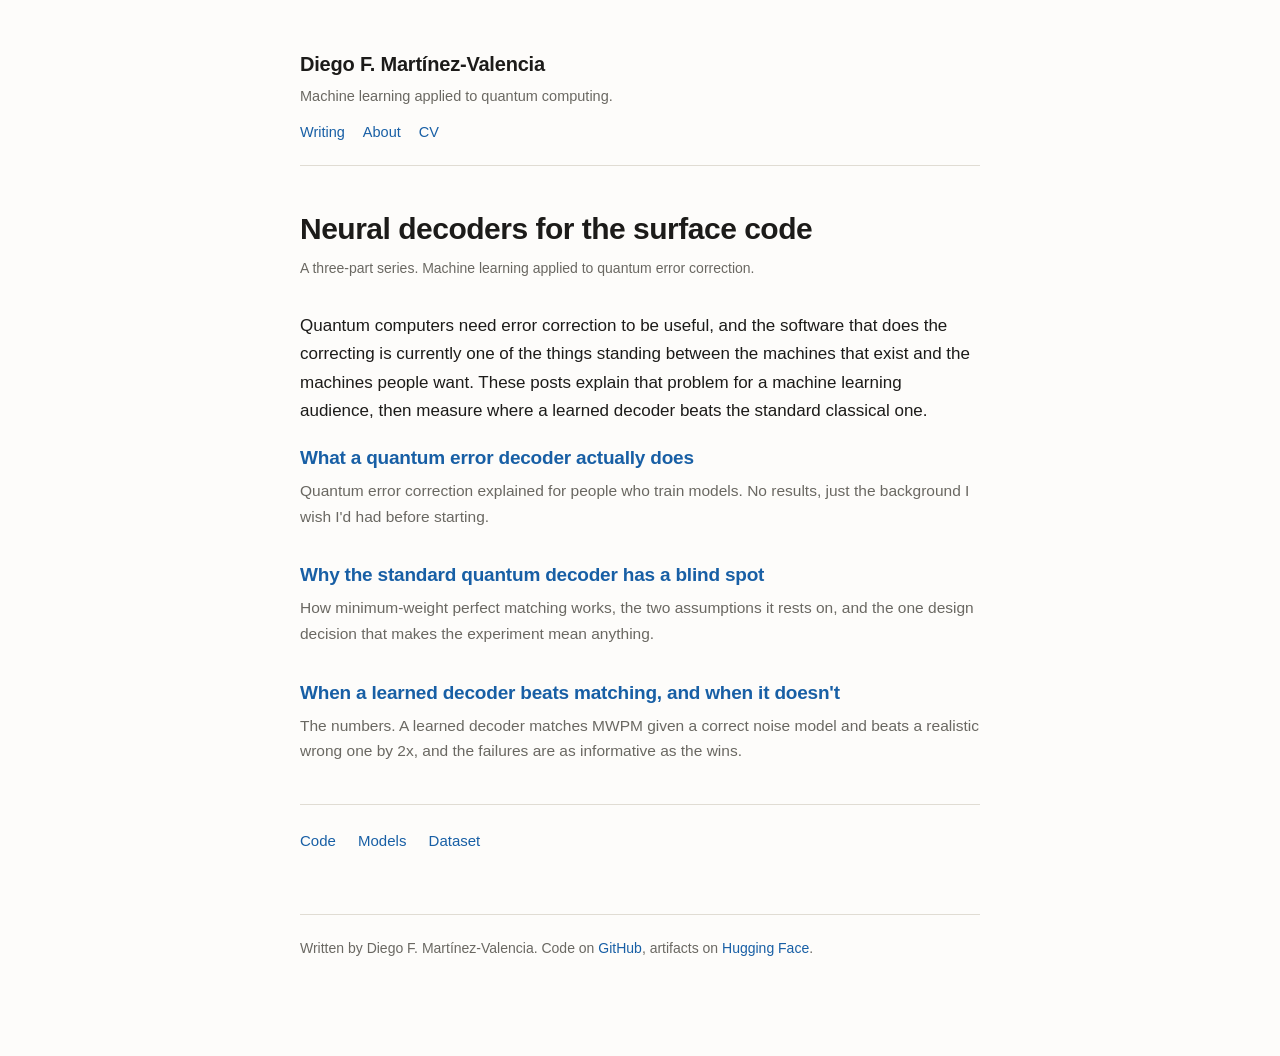
==== index.html @ 8c36b003 "Correct the job title The published CV claimed 'Senior Applied AI Scientist / Consultant, Profession" ====
<!doctype html>
<html lang="en">
<head>
<meta charset="utf-8">
<meta name="viewport" content="width=device-width, initial-scale=1">
<title>Diego F. Martínez-Valencia</title>
<meta name="description" content="Machine learning applied to quantum computing.">
<meta property="og:title" content="Diego F. Martínez-Valencia">
<meta property="og:description" content="Machine learning applied to quantum computing.">
<meta property="og:type" content="article">
<link rel="stylesheet" href="style.css?v=da3baa18">
</head>
<body><div class="wrap">
<header class="site">
  <h1><a href="">Diego F. Martínez-Valencia</a></h1>
  <p>Machine learning applied to quantum computing.</p>
  <nav><a href="">Writing</a><a href="about.html">About</a><a href="cv.html">CV</a></nav>
</header>

<h1 class="title">Neural decoders for the surface code</h1>
<p class="meta">A three-part series. Machine learning applied to quantum error correction.</p>
<p>Quantum computers need error correction to be useful, and the software that does the
correcting is currently one of the things standing between the machines that exist and the
machines people want. These posts explain that problem for a machine learning audience, then
measure where a learned decoder beats the standard classical one.</p>
<ul class="posts"><li><h2><a href="01-what-a-decoder-does.html">What a quantum error decoder actually does</a></h2><p>Quantum error correction explained for people who train models. No results, just the background I wish I'd had before starting.</p></li>
<li><h2><a href="02-matching-blind-spot.html">Why the standard quantum decoder has a blind spot</a></h2><p>How minimum-weight perfect matching works, the two assumptions it rests on, and the one design decision that makes the experiment mean anything.</p></li>
<li><h2><a href="03-results.html">When a learned decoder beats matching, and when it doesn't</a></h2><p>The numbers. A learned decoder matches MWPM given a correct noise model and beats a realistic wrong one by 2x, and the failures are as informative as the wins.</p></li></ul>
<div class="links">
  <a href="https://github.com/Bauxitiego/qec-neural-decoder">Code</a>
  <a href="https://huggingface.co/Bauxitiego/surface-code-neural-decoder">Models</a>
  <a href="https://huggingface.co/datasets/Bauxitiego/surface-code-syndromes">Dataset</a>
</div>

<footer>Written by Diego F. Martínez-Valencia. Code on <a href="https://github.com/Bauxitiego">GitHub</a>, artifacts on <a href="https://huggingface.co/Bauxitiego">Hugging Face</a>.</footer>
</div></body>
</html>
---- style.css ----
:root {
  --ink: #1c1b19; --muted: #6a6862; --rule: #e0dcd3; --bg: #fdfcfa;
  --link: #185FA5; --code-bg: #f2f0ec; --accent: #D85A30;
}
@media (prefers-color-scheme: dark) {
  :root {
    --ink: #e8e6e1; --muted: #9c9891; --rule: #35332e; --bg: #16151300;
    --link: #85B7EB; --code-bg: #24221f; --accent: #F0997B;
  }
  html { background: #161513; }
}
* { box-sizing: border-box; }
html { -webkit-text-size-adjust: 100%; }
body {
  font-family: -apple-system, BlinkMacSystemFont, "Segoe UI", Helvetica, Arial, sans-serif;
  font-size: 17px; line-height: 1.65; color: var(--ink); background: var(--bg);
  margin: 0; padding: 0 20px; -webkit-font-smoothing: antialiased;
}
.wrap { max-width: 680px; margin: 0 auto; padding: 48px 0 96px; }
a { color: var(--link); text-decoration: none; }
a:hover { text-decoration: underline; }
header.site { margin-bottom: 44px; padding-bottom: 20px; border-bottom: 1px solid var(--rule); }
header.site h1 { font-size: 20px; font-weight: 600; margin: 0 0 4px; letter-spacing: -0.2px; }
header.site h1 a { color: var(--ink); }
header.site p { color: var(--muted); font-size: 14.5px; margin: 0 0 12px; }
header.site nav { display: flex; gap: 18px; }
header.site nav a { font-size: 14.5px; }
h1.title { font-size: 30px; font-weight: 600; line-height: 1.25; margin: 0 0 10px; letter-spacing: -0.5px; }
.meta { color: var(--muted); font-size: 14px; margin: 0 0 32px; }
h2 { font-size: 20px; font-weight: 600; margin: 38px 0 12px; letter-spacing: -0.2px; }
h3 { font-size: 17px; font-weight: 600; margin: 28px 0 8px; }
p { margin: 0 0 17px; }
ul, ol { margin: 0 0 17px; padding-left: 22px; }
li { margin-bottom: 7px; }
em { color: var(--muted); }
hr { border: none; border-top: 1px solid var(--rule); margin: 40px 0; }
code {
  font-family: ui-monospace, "SF Mono", Menlo, monospace; font-size: 0.87em;
  background: var(--code-bg); padding: 1px 5px; border-radius: 3px;
}
pre { background: var(--code-bg); padding: 14px 16px; border-radius: 6px; overflow-x: auto; }
pre code { background: none; padding: 0; font-size: 13.5px; }
img { max-width: 100%; height: auto; display: block; margin: 26px auto 10px; border-radius: 4px; }
@media (prefers-color-scheme: dark) { img { opacity: 0.92; } }
.figcap { color: var(--muted); font-size: 14.5px; text-align: center; margin: 0 0 30px; }
table { border-collapse: collapse; width: 100%; margin: 22px 0; font-size: 15px; display: block; overflow-x: auto; }
th { text-align: left; font-weight: 600; padding: 8px 12px; border-bottom: 2px solid var(--ink); white-space: nowrap; }
td { padding: 7px 12px; border-bottom: 1px solid var(--rule); white-space: nowrap; }
td:not(:first-child), th:not(:first-child) { text-align: right; }
.cv td, .cv th { text-align: left !important; white-space: normal; }
.posts { list-style: none; padding: 0; margin: 0; }
.posts li { margin-bottom: 30px; }
.posts h2 { font-size: 19px; margin: 0 0 5px; }
.posts p { color: var(--muted); font-size: 15.5px; margin: 0; }
.links { margin-top: 40px; padding-top: 24px; border-top: 1px solid var(--rule); font-size: 15px; }
.links a { margin-right: 18px; }
footer { margin-top: 60px; padding-top: 22px; border-top: 1px solid var(--rule);
         color: var(--muted); font-size: 14px; }
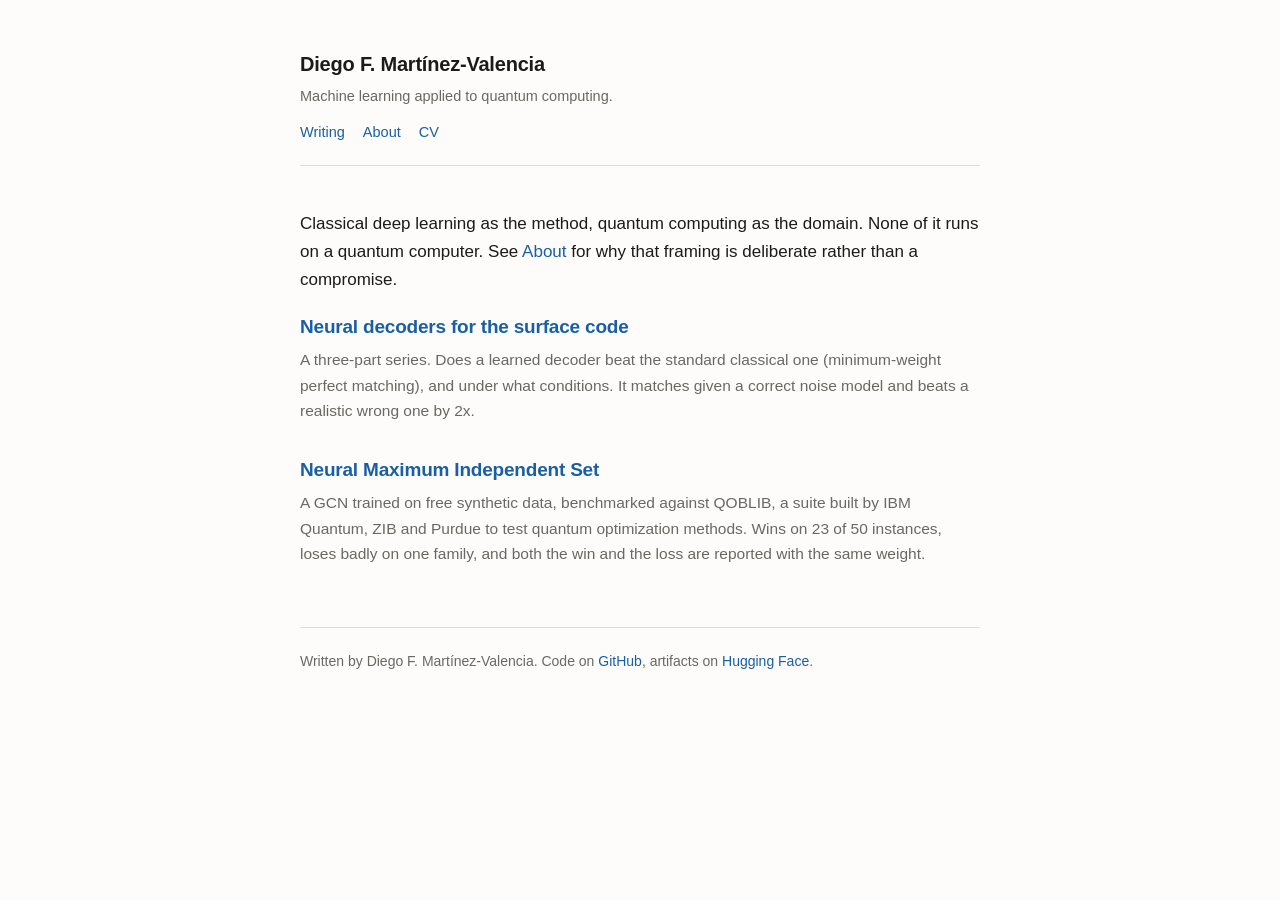
==== commit 8560f987: "Add neural-mis project, restructure site for multiple projects index.html becomes a landing page lis" ====
--- a/index.html
+++ b/index.html
@@ -17,20 +17,21 @@
   <nav><a href="">Writing</a><a href="about.html">About</a><a href="cv.html">CV</a></nav>
 </header>
 
-<h1 class="title">Neural decoders for the surface code</h1>
-<p class="meta">A three-part series. Machine learning applied to quantum error correction.</p>
-<p>Quantum computers need error correction to be useful, and the software that does the
-correcting is currently one of the things standing between the machines that exist and the
-machines people want. These posts explain that problem for a machine learning audience, then
-measure where a learned decoder beats the standard classical one.</p>
-<ul class="posts"><li><h2><a href="01-what-a-decoder-does.html">What a quantum error decoder actually does</a></h2><p>Quantum error correction explained for people who train models. No results, just the background I wish I'd had before starting.</p></li>
-<li><h2><a href="02-matching-blind-spot.html">Why the standard quantum decoder has a blind spot</a></h2><p>How minimum-weight perfect matching works, the two assumptions it rests on, and the one design decision that makes the experiment mean anything.</p></li>
-<li><h2><a href="03-results.html">When a learned decoder beats matching, and when it doesn't</a></h2><p>The numbers. A learned decoder matches MWPM given a correct noise model and beats a realistic wrong one by 2x, and the failures are as informative as the wins.</p></li></ul>
-<div class="links">
-  <a href="https://github.com/Bauxitiego/qec-neural-decoder">Code</a>
-  <a href="https://huggingface.co/Bauxitiego/surface-code-neural-decoder">Models</a>
-  <a href="https://huggingface.co/datasets/Bauxitiego/surface-code-syndromes">Dataset</a>
-</div>
+<p>Classical deep learning as the method, quantum computing as the domain. None of it runs
+on a quantum computer. See <a href="about.html">About</a> for why that framing is
+deliberate rather than a compromise.</p>
+
+<ul class="posts">
+<li><h2><a href="qec-decoder.html">Neural decoders for the surface code</a></h2>
+<p>A three-part series. Does a learned decoder beat the standard classical one
+(minimum-weight perfect matching), and under what conditions. It matches given a
+correct noise model and beats a realistic wrong one by 2x.</p></li>
+<li><h2><a href="neural-mis.html">Neural Maximum Independent Set</a></h2>
+<p>A GCN trained on free synthetic data, benchmarked against QOBLIB, a suite built by
+IBM Quantum, ZIB and Purdue to test quantum optimization methods. Wins on 23 of 50
+instances, loses badly on one family, and both the win and the loss are reported with
+the same weight.</p></li>
+</ul>
 
 <footer>Written by Diego F. Martínez-Valencia. Code on <a href="https://github.com/Bauxitiego">GitHub</a>, artifacts on <a href="https://huggingface.co/Bauxitiego">Hugging Face</a>.</footer>
 </div></body>
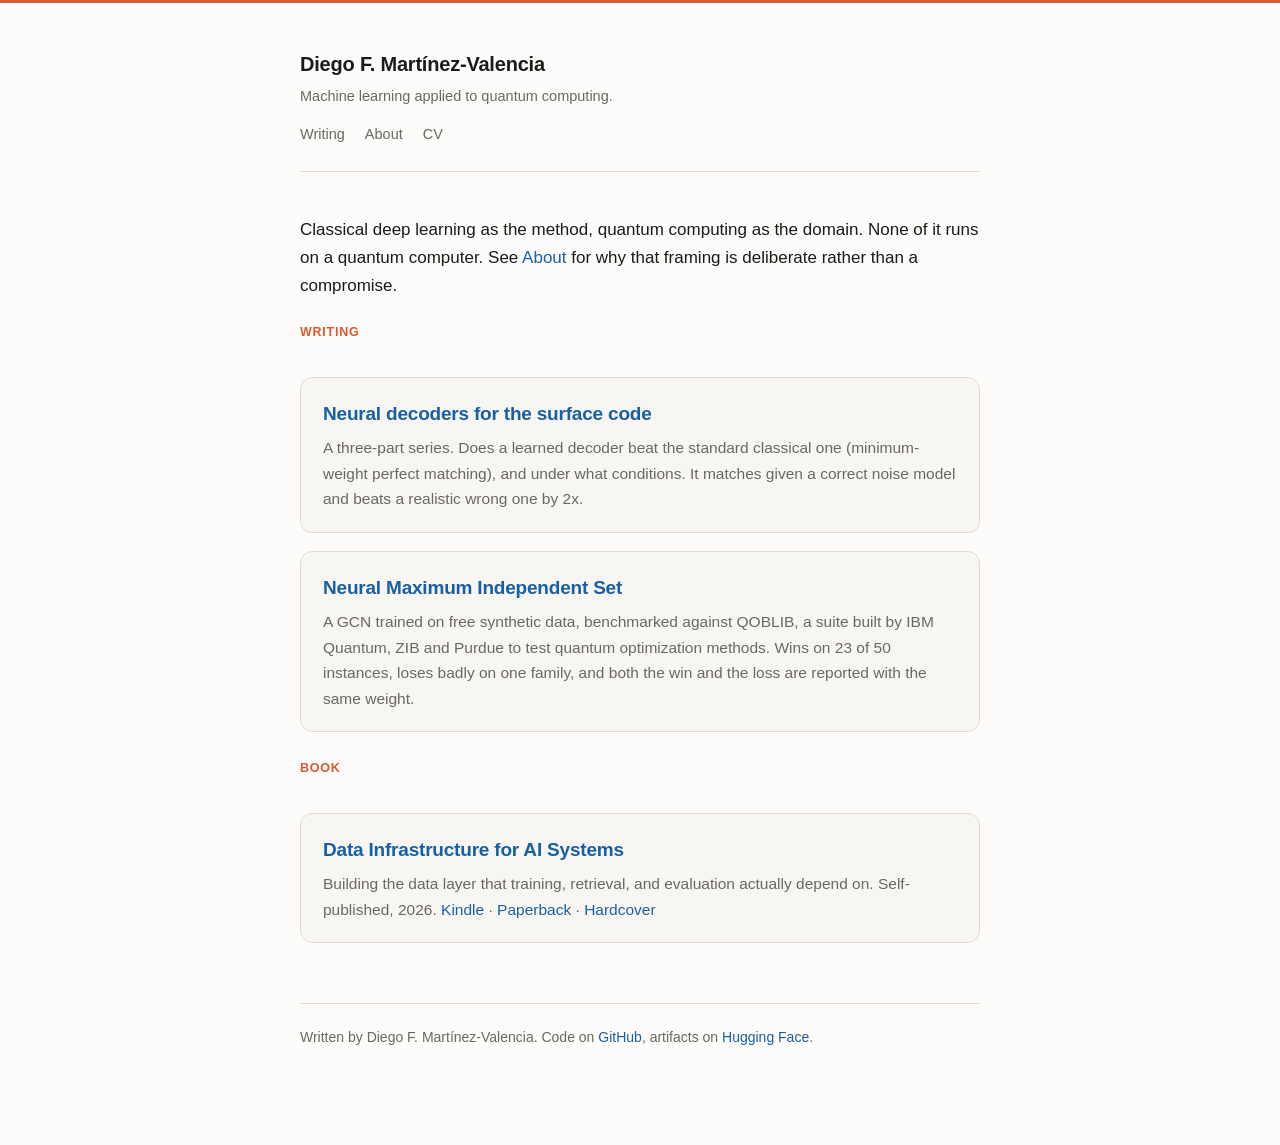
==== commit 73130934: "Real visual design pass, add the Data Infrastructure for AI Systems book The site had no favicon and" ====
--- a/index.html
+++ b/index.html
@@ -8,19 +8,21 @@
 <meta property="og:title" content="Diego F. Martínez-Valencia">
 <meta property="og:description" content="Machine learning applied to quantum computing.">
 <meta property="og:type" content="article">
-<link rel="stylesheet" href="style.css?v=da3baa18">
+<link rel="icon" href="favicon.svg" type="image/svg+xml">
+<link rel="stylesheet" href="style.css?v=e1a4f92">
 </head>
 <body><div class="wrap">
 <header class="site">
-  <h1><a href="">Diego F. Martínez-Valencia</a></h1>
+  <h1><a href="/">Diego F. Martínez-Valencia</a></h1>
   <p>Machine learning applied to quantum computing.</p>
-  <nav><a href="">Writing</a><a href="about.html">About</a><a href="cv.html">CV</a></nav>
+  <nav><a href="/">Writing</a><a href="about.html">About</a><a href="cv.html">CV</a></nav>
 </header>
 
 <p>Classical deep learning as the method, quantum computing as the domain. None of it runs
 on a quantum computer. See <a href="about.html">About</a> for why that framing is
 deliberate rather than a compromise.</p>
 
+<span class="kicker">Writing</span>
 <ul class="posts">
 <li><h2><a href="qec-decoder.html">Neural decoders for the surface code</a></h2>
 <p>A three-part series. Does a learned decoder beat the standard classical one
@@ -33,6 +35,16 @@
 the same weight.</p></li>
 </ul>
 
+<span class="kicker" style="margin-top: 8px;">Book</span>
+<ul class="posts">
+<li><h2><a href="https://www.amazon.com/dp/B0HDSHZZ62">Data Infrastructure for AI Systems</a></h2>
+<p>Building the data layer that training, retrieval, and evaluation actually depend on.
+Self-published, 2026.
+<a href="https://www.amazon.com/dp/B0HDSHZZ62">Kindle</a> ·
+<a href="https://www.amazon.com/dp/B0HDWGX7CQ">Paperback</a> ·
+<a href="https://www.amazon.com/dp/B0HDVJ6F3G">Hardcover</a></p></li>
+</ul>
+
 <footer>Written by Diego F. Martínez-Valencia. Code on <a href="https://github.com/Bauxitiego">GitHub</a>, artifacts on <a href="https://huggingface.co/Bauxitiego">Hugging Face</a>.</footer>
 </div></body>
 </html>
--- a/style.css
+++ b/style.css
@@ -1,12 +1,12 @@
 
 :root {
   --ink: #1c1b19; --muted: #6a6862; --rule: #e0dcd3; --bg: #fdfcfa;
-  --link: #185FA5; --code-bg: #f2f0ec; --accent: #D85A30;
+  --link: #185FA5; --code-bg: #f2f0ec; --accent: #D85A30; --card-bg: #f8f6f2;
 }
 @media (prefers-color-scheme: dark) {
   :root {
     --ink: #e8e6e1; --muted: #9c9891; --rule: #35332e; --bg: #16151300;
-    --link: #85B7EB; --code-bg: #24221f; --accent: #F0997B;
+    --link: #85B7EB; --code-bg: #24221f; --accent: #F0997B; --card-bg: #1c1b18;
   }
   html { background: #161513; }
 }
@@ -17,19 +17,28 @@
   font-size: 17px; line-height: 1.65; color: var(--ink); background: var(--bg);
   margin: 0; padding: 0 20px; -webkit-font-smoothing: antialiased;
 }
+body::before {
+  content: ""; position: fixed; top: 0; left: 0; right: 0; height: 3px;
+  background: var(--accent); z-index: 10;
+}
 .wrap { max-width: 680px; margin: 0 auto; padding: 48px 0 96px; }
 a { color: var(--link); text-decoration: none; }
 a:hover { text-decoration: underline; }
 header.site { margin-bottom: 44px; padding-bottom: 20px; border-bottom: 1px solid var(--rule); }
 header.site h1 { font-size: 20px; font-weight: 600; margin: 0 0 4px; letter-spacing: -0.2px; }
 header.site h1 a { color: var(--ink); }
-header.site p { color: var(--muted); font-size: 14.5px; margin: 0 0 12px; }
-header.site nav { display: flex; gap: 18px; }
-header.site nav a { font-size: 14.5px; }
+header.site p { color: var(--muted); font-size: 14.5px; margin: 0 0 14px; }
+header.site nav { display: flex; gap: 20px; }
+header.site nav a {
+  font-size: 14.5px; font-weight: 500; color: var(--muted);
+  padding-bottom: 2px; border-bottom: 2px solid transparent; transition: color 0.15s, border-color 0.15s;
+}
+header.site nav a:hover { color: var(--accent); text-decoration: none; border-bottom-color: var(--accent); }
 h1.title { font-size: 30px; font-weight: 600; line-height: 1.25; margin: 0 0 10px; letter-spacing: -0.5px; }
 .meta { color: var(--muted); font-size: 14px; margin: 0 0 32px; }
-h2 { font-size: 20px; font-weight: 600; margin: 38px 0 12px; letter-spacing: -0.2px; }
-h3 { font-size: 17px; font-weight: 600; margin: 28px 0 8px; }
+h2 { font-size: 20px; font-weight: 600; margin: 42px 0 14px; letter-spacing: -0.2px; display: flex; align-items: center; gap: 10px; }
+h2::before { content: ""; flex: none; width: 9px; height: 9px; border-radius: 2px; background: var(--accent); }
+h3 { font-size: 17px; font-weight: 600; margin: 26px 0 6px; color: var(--accent); }
 p { margin: 0 0 17px; }
 ul, ol { margin: 0 0 17px; padding-left: 22px; }
 li { margin-bottom: 7px; }
@@ -45,13 +54,22 @@
 @media (prefers-color-scheme: dark) { img { opacity: 0.92; } }
 .figcap { color: var(--muted); font-size: 14.5px; text-align: center; margin: 0 0 30px; }
 table { border-collapse: collapse; width: 100%; margin: 22px 0; font-size: 15px; display: block; overflow-x: auto; }
-th { text-align: left; font-weight: 600; padding: 8px 12px; border-bottom: 2px solid var(--ink); white-space: nowrap; }
+th { text-align: left; font-weight: 600; padding: 8px 12px; border-bottom: 2px solid var(--accent); white-space: nowrap; }
 td { padding: 7px 12px; border-bottom: 1px solid var(--rule); white-space: nowrap; }
 td:not(:first-child), th:not(:first-child) { text-align: right; }
 .cv td, .cv th { text-align: left !important; white-space: normal; }
-.posts { list-style: none; padding: 0; margin: 0; }
-.posts li { margin-bottom: 30px; }
-.posts h2 { font-size: 19px; margin: 0 0 5px; }
+.kicker {
+  display: inline-block; font-size: 12.5px; font-weight: 700; letter-spacing: 0.06em;
+  text-transform: uppercase; color: var(--accent); margin: 0 0 10px;
+}
+.posts { list-style: none; padding: 0; margin: 24px 0 0; }
+.posts li {
+  margin-bottom: 18px; padding: 20px 22px; border: 1px solid var(--rule);
+  border-radius: 12px; background: var(--card-bg); transition: border-color 0.15s, transform 0.15s;
+}
+.posts li:hover { border-color: var(--accent); transform: translateY(-1px); }
+.posts h2 { font-size: 19px; margin: 0 0 6px; display: block; }
+.posts h2::before { display: none; }
 .posts p { color: var(--muted); font-size: 15.5px; margin: 0; }
 .links { margin-top: 40px; padding-top: 24px; border-top: 1px solid var(--rule); font-size: 15px; }
 .links a { margin-right: 18px; }
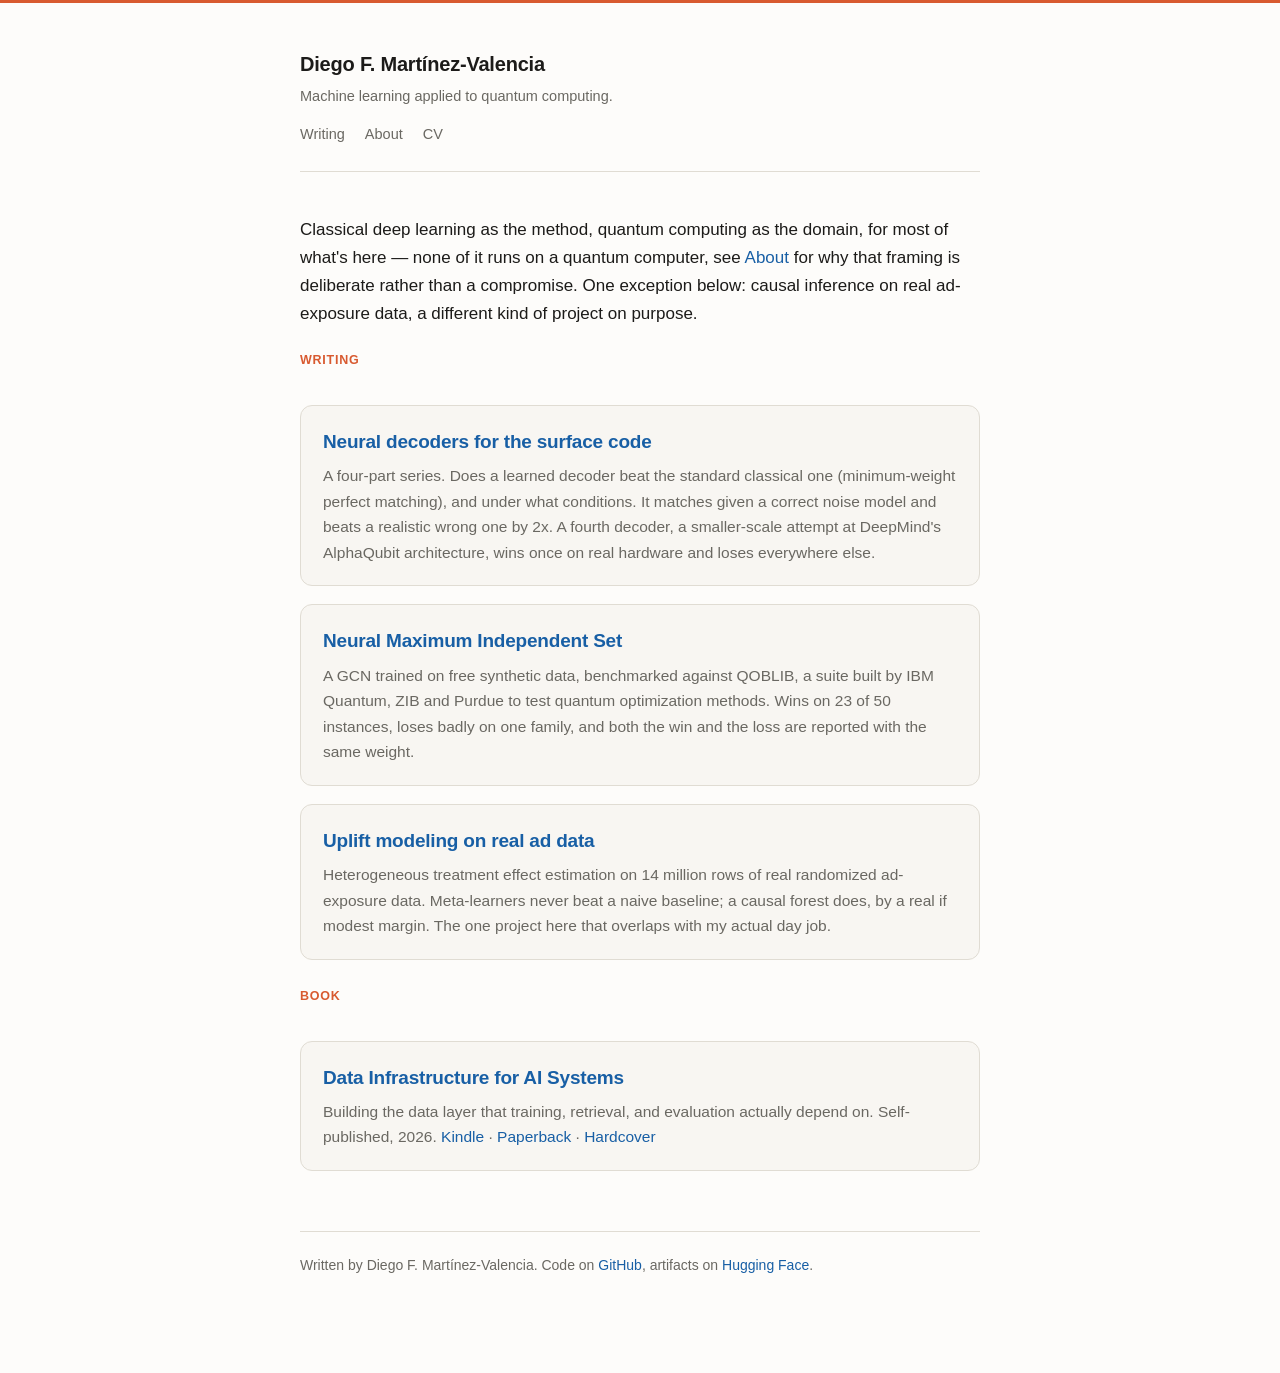
==== commit 5191ae42: "Add uplift modeling post and index entry" ====
--- a/index.html
+++ b/index.html
@@ -18,21 +18,28 @@
   <nav><a href="/">Writing</a><a href="about.html">About</a><a href="cv.html">CV</a></nav>
 </header>
 
-<p>Classical deep learning as the method, quantum computing as the domain. None of it runs
-on a quantum computer. See <a href="about.html">About</a> for why that framing is
-deliberate rather than a compromise.</p>
+<p>Classical deep learning as the method, quantum computing as the domain, for most of what's
+here — none of it runs on a quantum computer, see <a href="about.html">About</a> for why
+that framing is deliberate rather than a compromise. One exception below: causal inference
+on real ad-exposure data, a different kind of project on purpose.</p>
 
 <span class="kicker">Writing</span>
 <ul class="posts">
 <li><h2><a href="qec-decoder.html">Neural decoders for the surface code</a></h2>
-<p>A three-part series. Does a learned decoder beat the standard classical one
+<p>A four-part series. Does a learned decoder beat the standard classical one
 (minimum-weight perfect matching), and under what conditions. It matches given a
-correct noise model and beats a realistic wrong one by 2x.</p></li>
+correct noise model and beats a realistic wrong one by 2x. A fourth decoder, a
+smaller-scale attempt at DeepMind's AlphaQubit architecture, wins once on real
+hardware and loses everywhere else.</p></li>
 <li><h2><a href="neural-mis.html">Neural Maximum Independent Set</a></h2>
 <p>A GCN trained on free synthetic data, benchmarked against QOBLIB, a suite built by
 IBM Quantum, ZIB and Purdue to test quantum optimization methods. Wins on 23 of 50
 instances, loses badly on one family, and both the win and the loss are reported with
 the same weight.</p></li>
+<li><h2><a href="uplift-modeling.html">Uplift modeling on real ad data</a></h2>
+<p>Heterogeneous treatment effect estimation on 14 million rows of real randomized
+ad-exposure data. Meta-learners never beat a naive baseline; a causal forest does, by
+a real if modest margin. The one project here that overlaps with my actual day job.</p></li>
 </ul>
 
 <span class="kicker" style="margin-top: 8px;">Book</span>
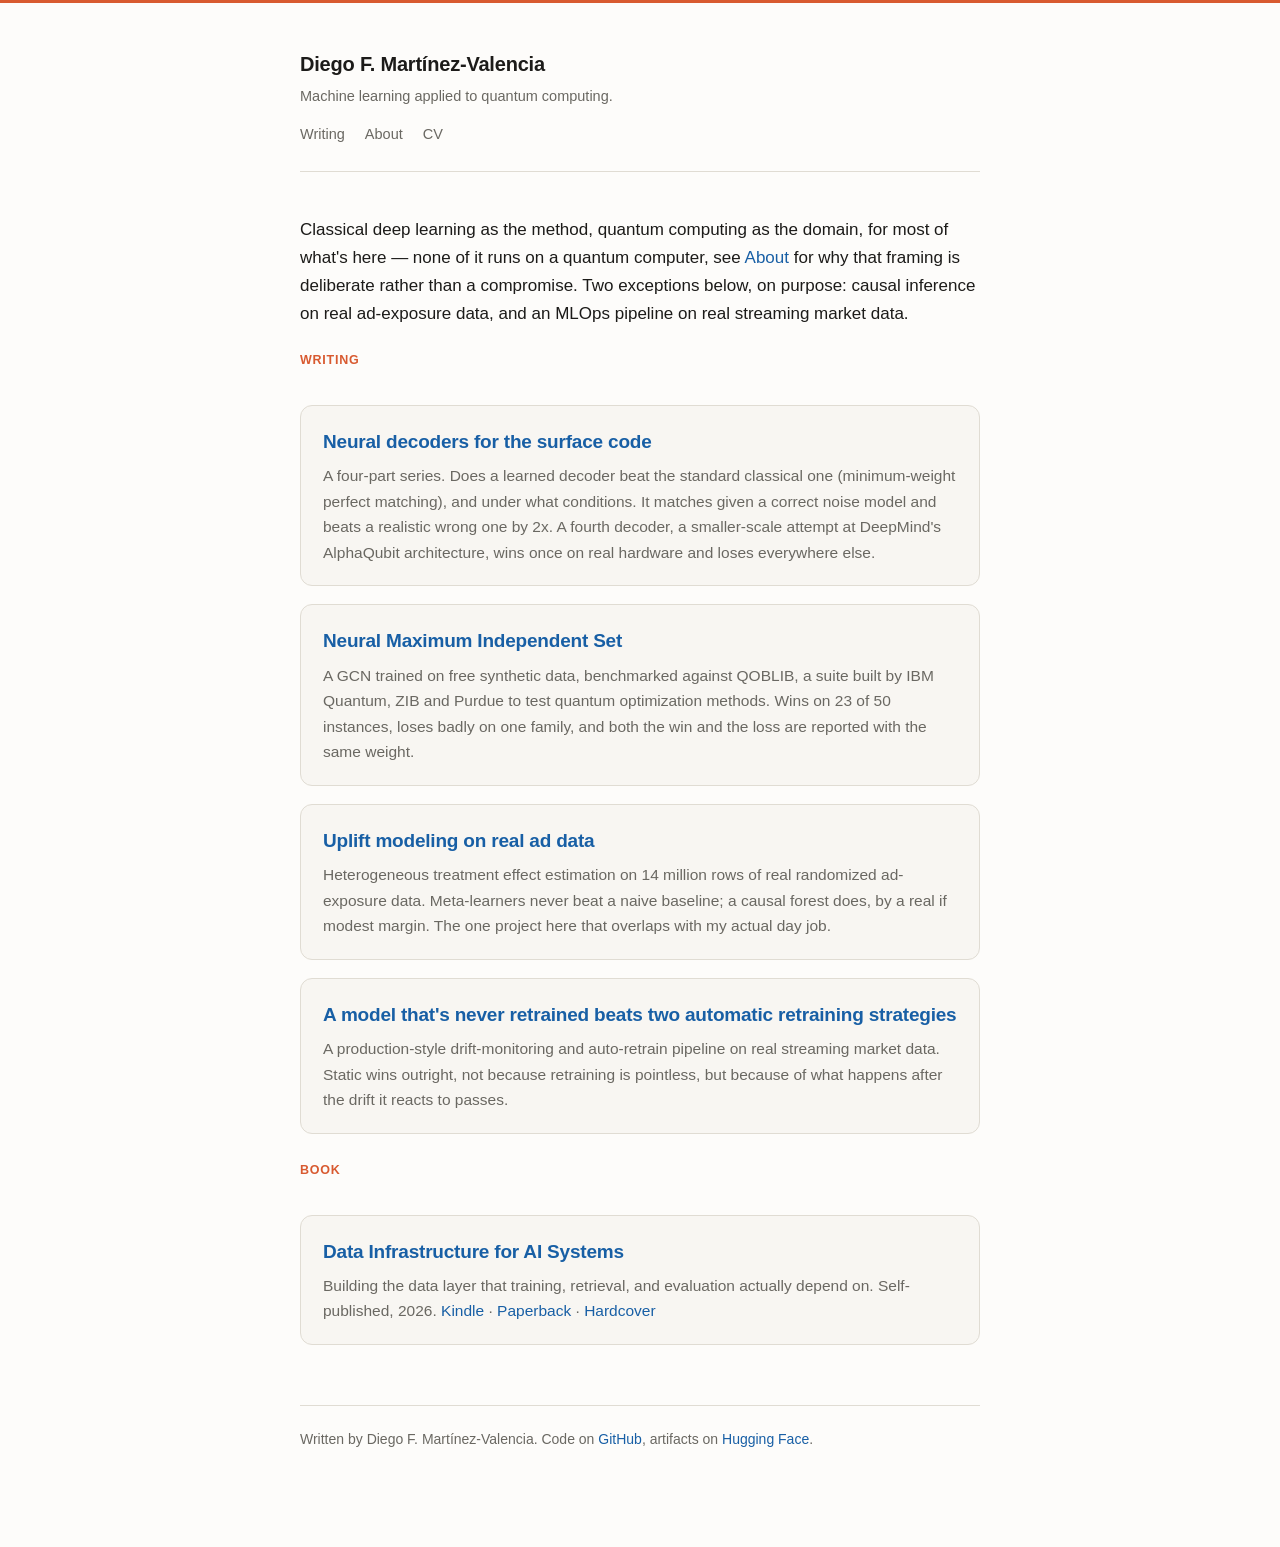
==== commit 7091f6ca: "Add drift-monitor post and index entry" ====
--- a/index.html
+++ b/index.html
@@ -20,8 +20,9 @@
 
 <p>Classical deep learning as the method, quantum computing as the domain, for most of what's
 here — none of it runs on a quantum computer, see <a href="about.html">About</a> for why
-that framing is deliberate rather than a compromise. One exception below: causal inference
-on real ad-exposure data, a different kind of project on purpose.</p>
+that framing is deliberate rather than a compromise. Two exceptions below, on purpose:
+causal inference on real ad-exposure data, and an MLOps pipeline on real streaming market
+data.</p>
 
 <span class="kicker">Writing</span>
 <ul class="posts">
@@ -40,6 +41,10 @@
 <p>Heterogeneous treatment effect estimation on 14 million rows of real randomized
 ad-exposure data. Meta-learners never beat a naive baseline; a causal forest does, by
 a real if modest margin. The one project here that overlaps with my actual day job.</p></li>
+<li><h2><a href="drift-monitor.html">A model that's never retrained beats two automatic retraining strategies</a></h2>
+<p>A production-style drift-monitoring and auto-retrain pipeline on real streaming
+market data. Static wins outright, not because retraining is pointless, but because of
+what happens after the drift it reacts to passes.</p></li>
 </ul>
 
 <span class="kicker" style="margin-top: 8px;">Book</span>
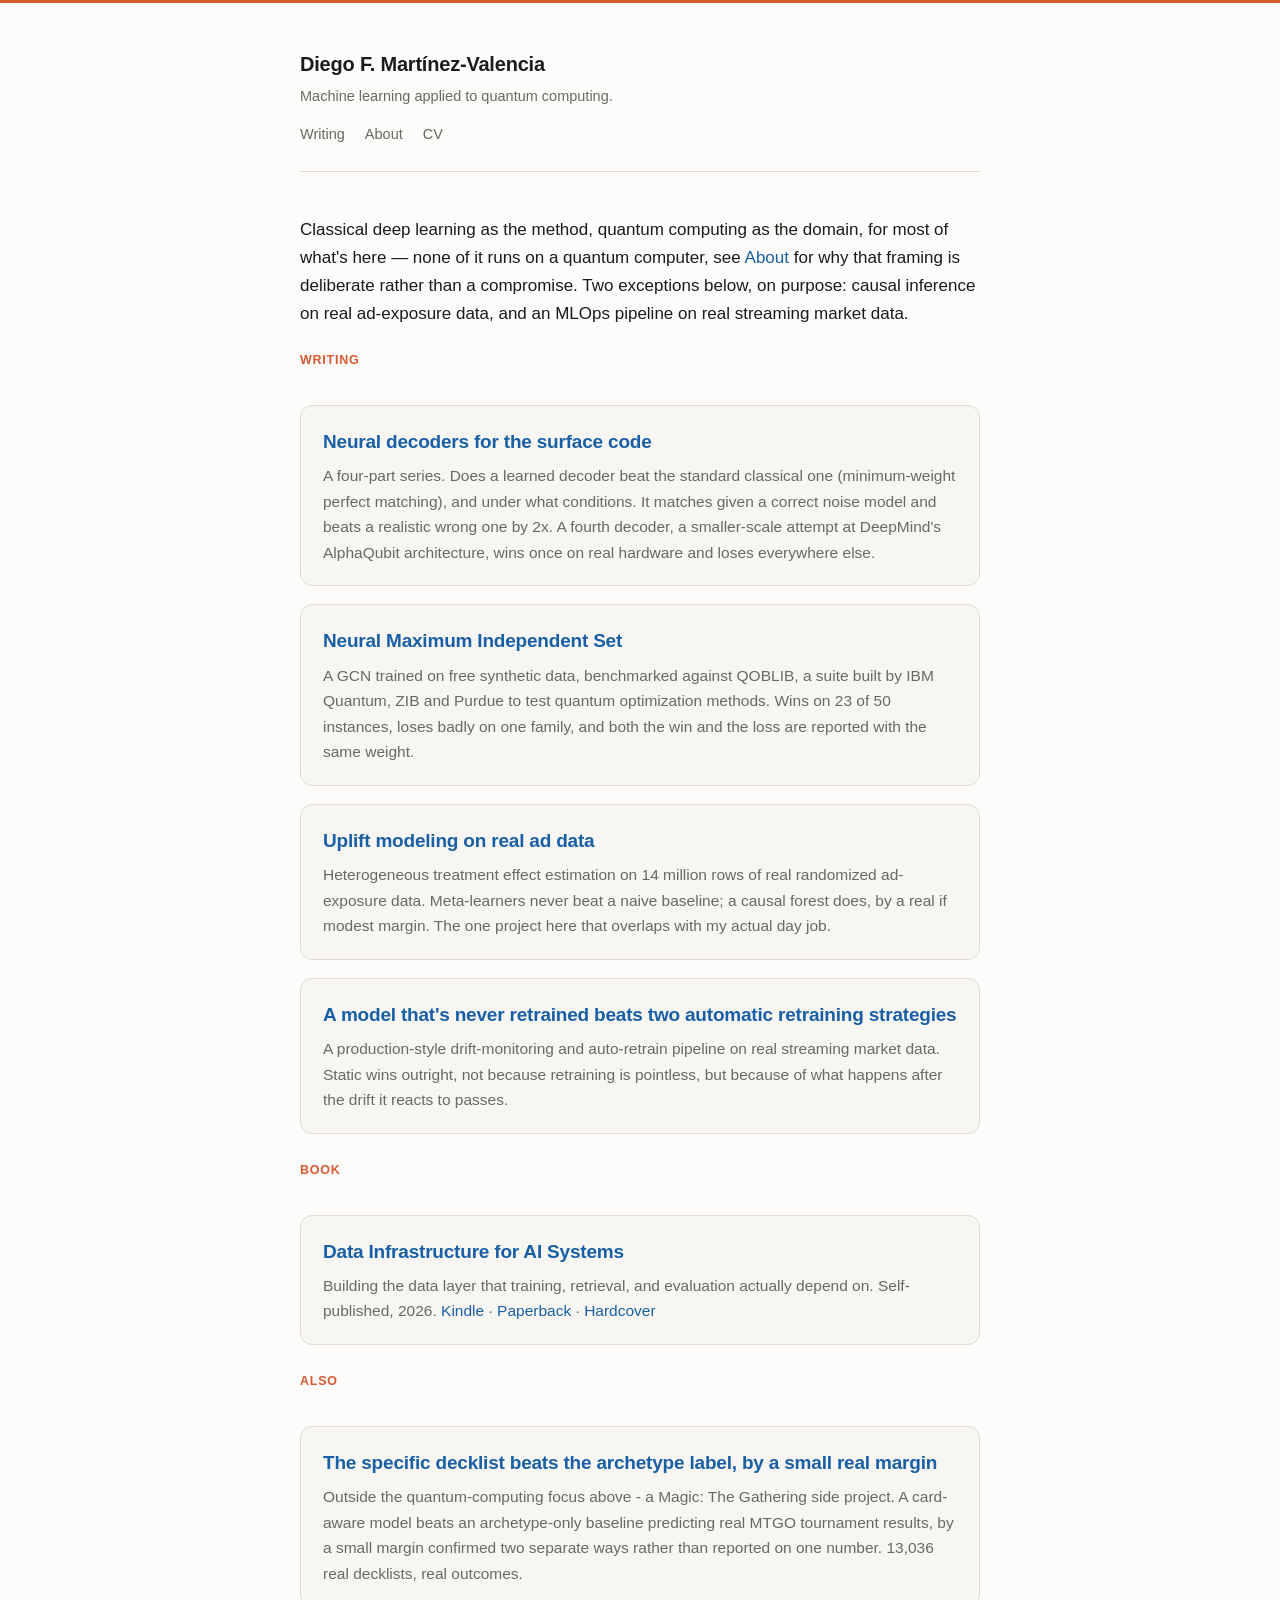
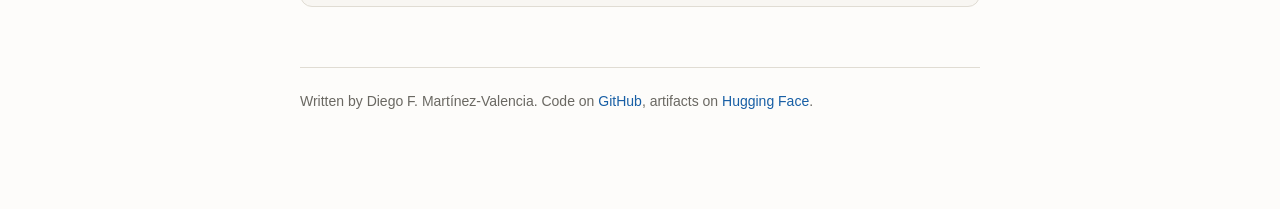
==== commit f2644e65: "Add mtg-deck-matchup post: card-aware model beats archetype label, small real margin A side project " ====
--- a/index.html
+++ b/index.html
@@ -57,6 +57,15 @@
 <a href="https://www.amazon.com/dp/B0HDVJ6F3G">Hardcover</a></p></li>
 </ul>
 
+<span class="kicker" style="margin-top: 8px;">Also</span>
+<ul class="posts">
+<li><h2><a href="mtg-deck-matchup.html">The specific decklist beats the archetype label, by a small real margin</a></h2>
+<p>Outside the quantum-computing focus above - a Magic: The Gathering side project. A
+card-aware model beats an archetype-only baseline predicting real MTGO tournament
+results, by a small margin confirmed two separate ways rather than reported on one
+number. 13,036 real decklists, real outcomes.</p></li>
+</ul>
+
 <footer>Written by Diego F. Martínez-Valencia. Code on <a href="https://github.com/Bauxitiego">GitHub</a>, artifacts on <a href="https://huggingface.co/Bauxitiego">Hugging Face</a>.</footer>
 </div></body>
 </html>
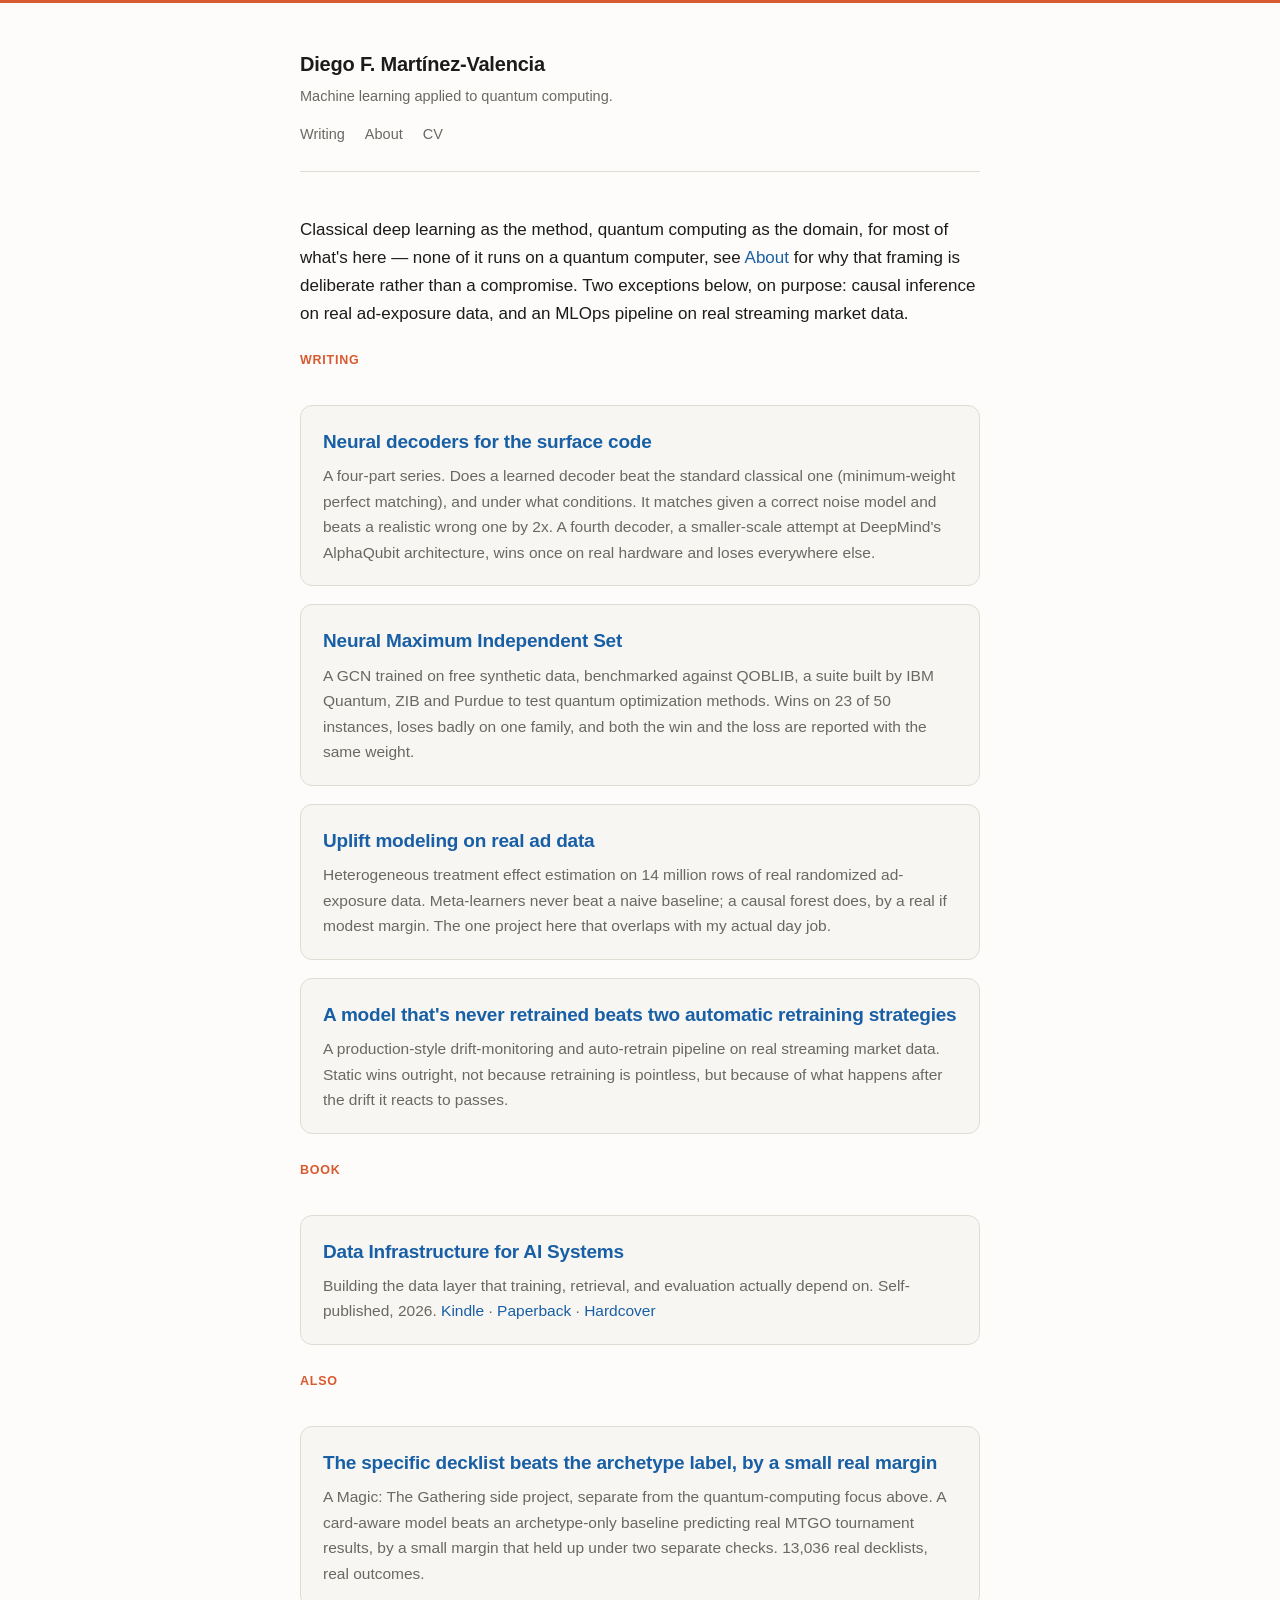
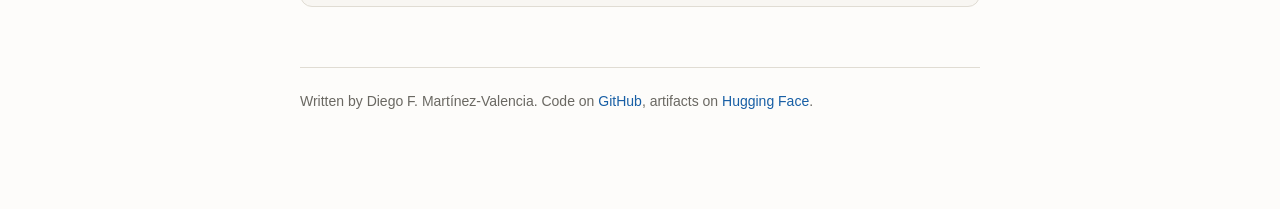
==== commit 5c9fb1fa: "Add two figures to the mtg-deck-matchup post, rewrite for plainer prose Card-resolution-by-set and m" ====
--- a/index.html
+++ b/index.html
@@ -60,10 +60,10 @@
 <span class="kicker" style="margin-top: 8px;">Also</span>
 <ul class="posts">
 <li><h2><a href="mtg-deck-matchup.html">The specific decklist beats the archetype label, by a small real margin</a></h2>
-<p>Outside the quantum-computing focus above - a Magic: The Gathering side project. A
-card-aware model beats an archetype-only baseline predicting real MTGO tournament
-results, by a small margin confirmed two separate ways rather than reported on one
-number. 13,036 real decklists, real outcomes.</p></li>
+<p>A Magic: The Gathering side project, separate from the quantum-computing focus
+above. A card-aware model beats an archetype-only baseline predicting real MTGO
+tournament results, by a small margin that held up under two separate checks. 13,036
+real decklists, real outcomes.</p></li>
 </ul>
 
 <footer>Written by Diego F. Martínez-Valencia. Code on <a href="https://github.com/Bauxitiego">GitHub</a>, artifacts on <a href="https://huggingface.co/Bauxitiego">Hugging Face</a>.</footer>
